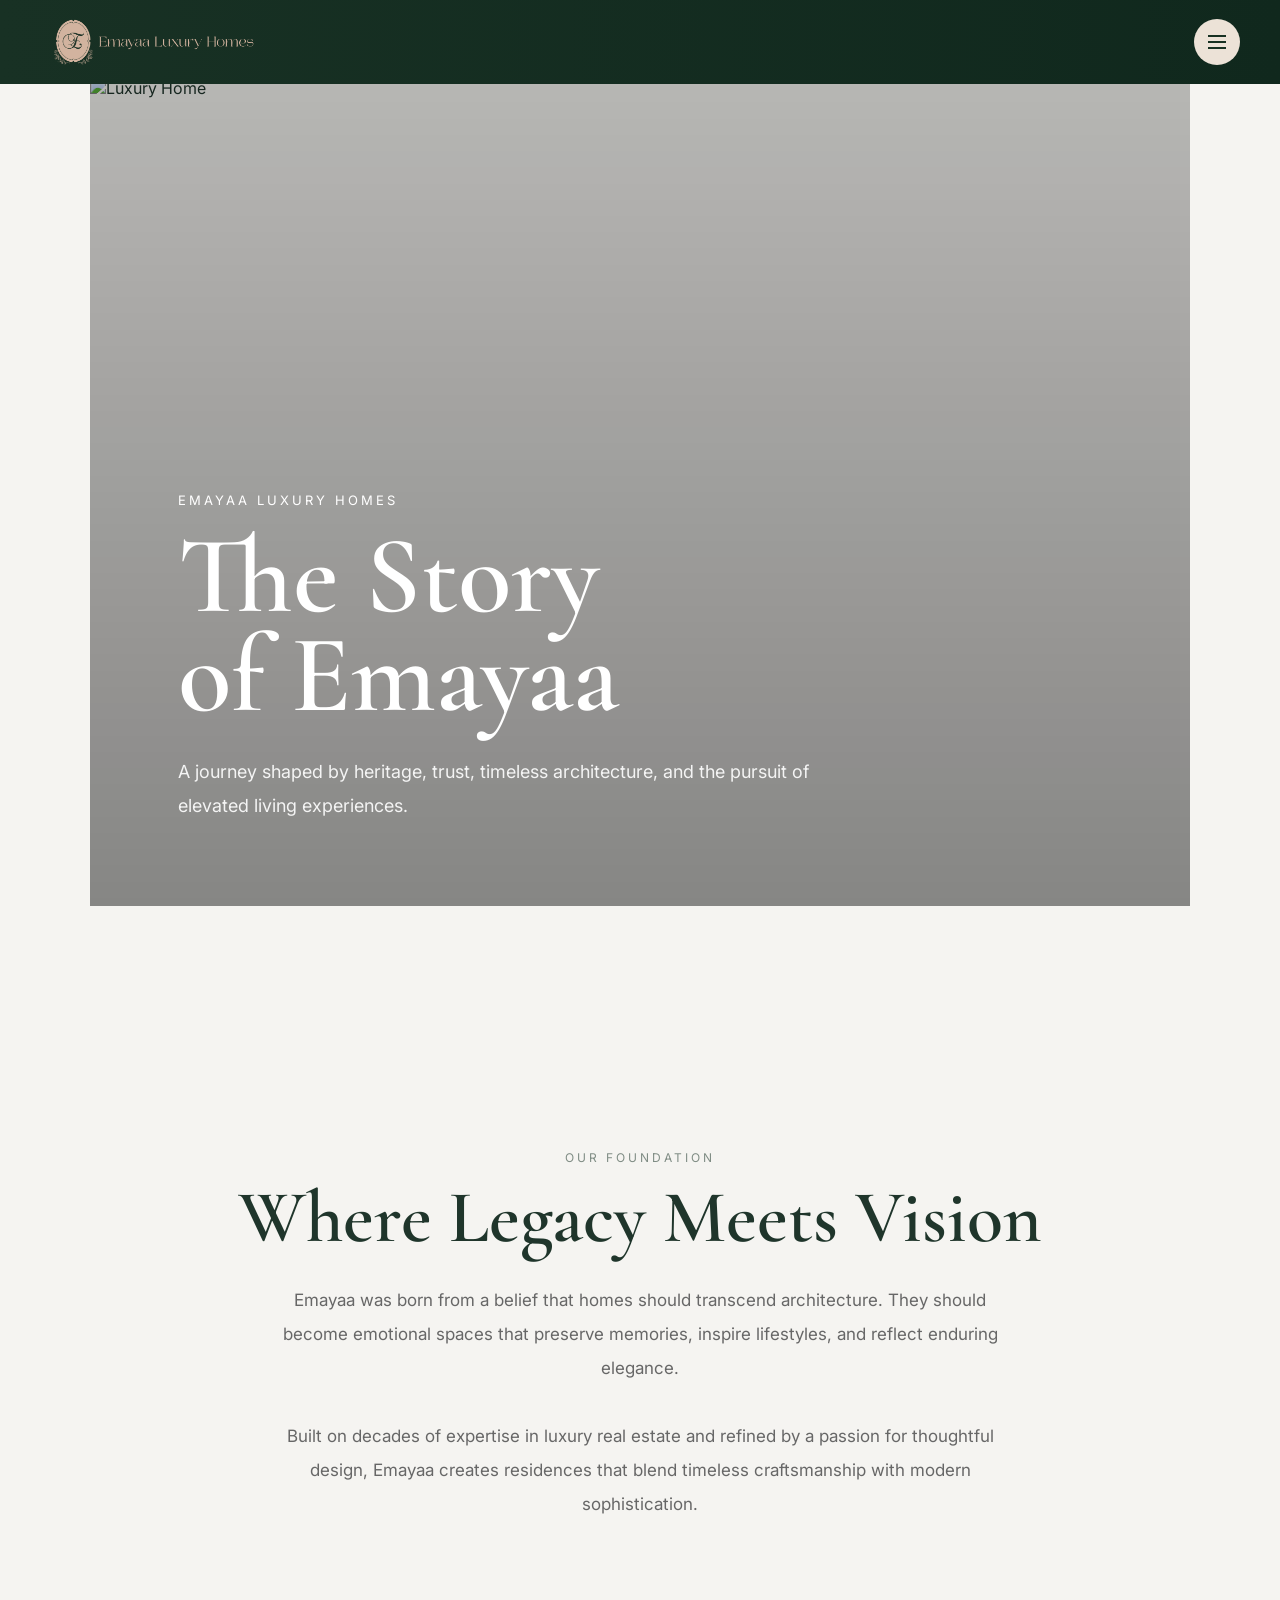
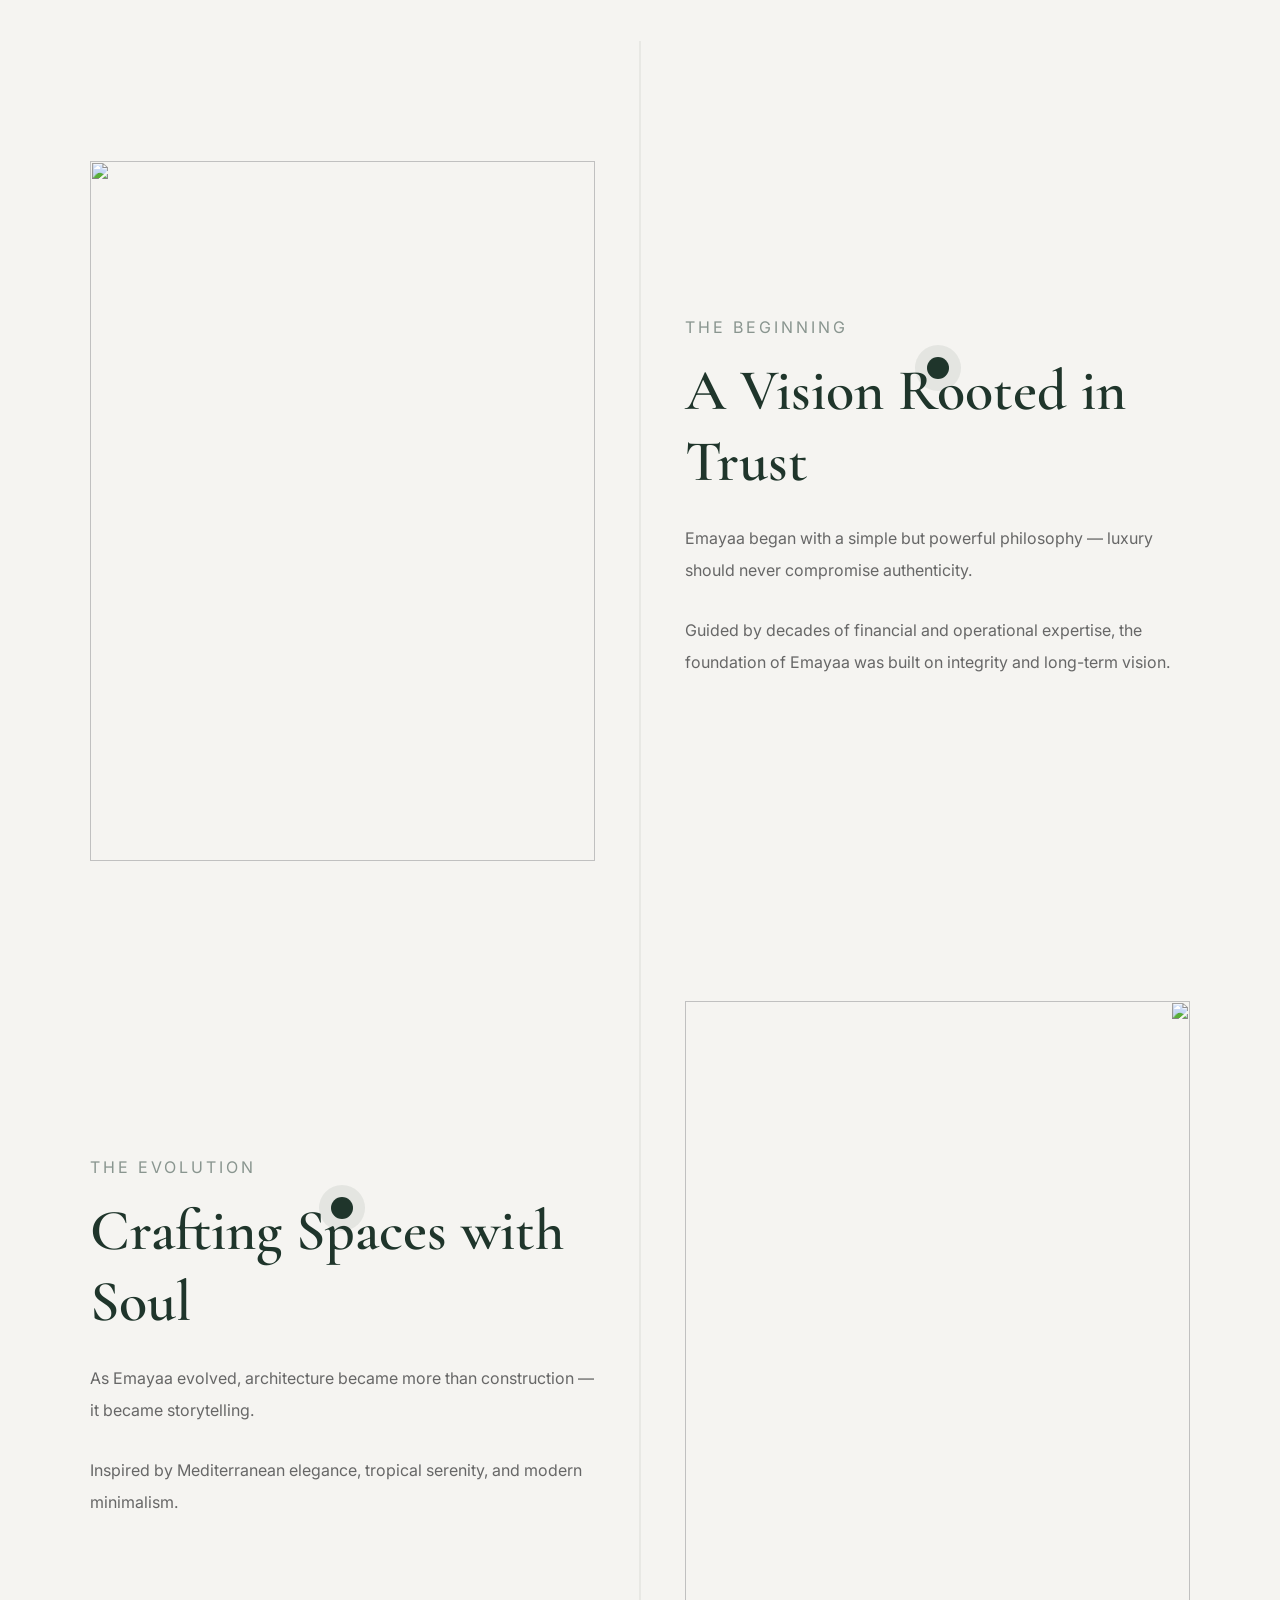
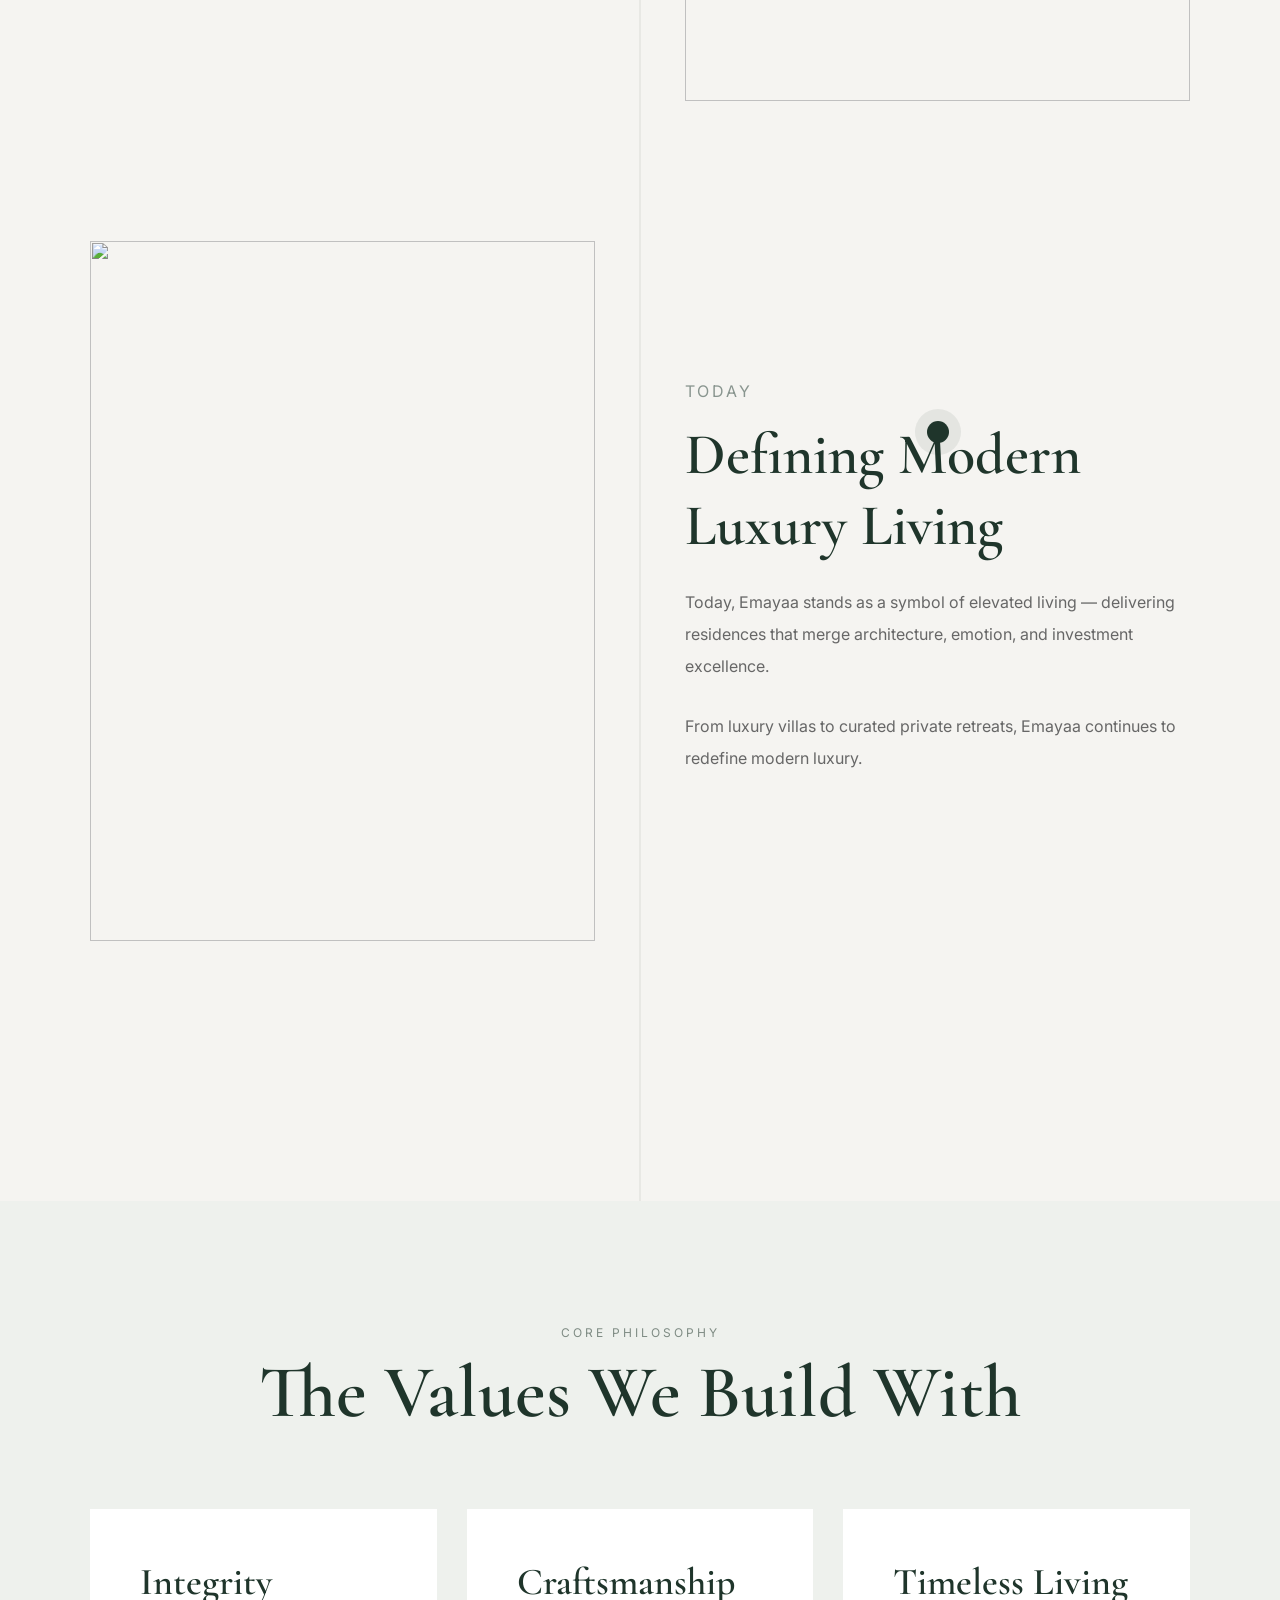
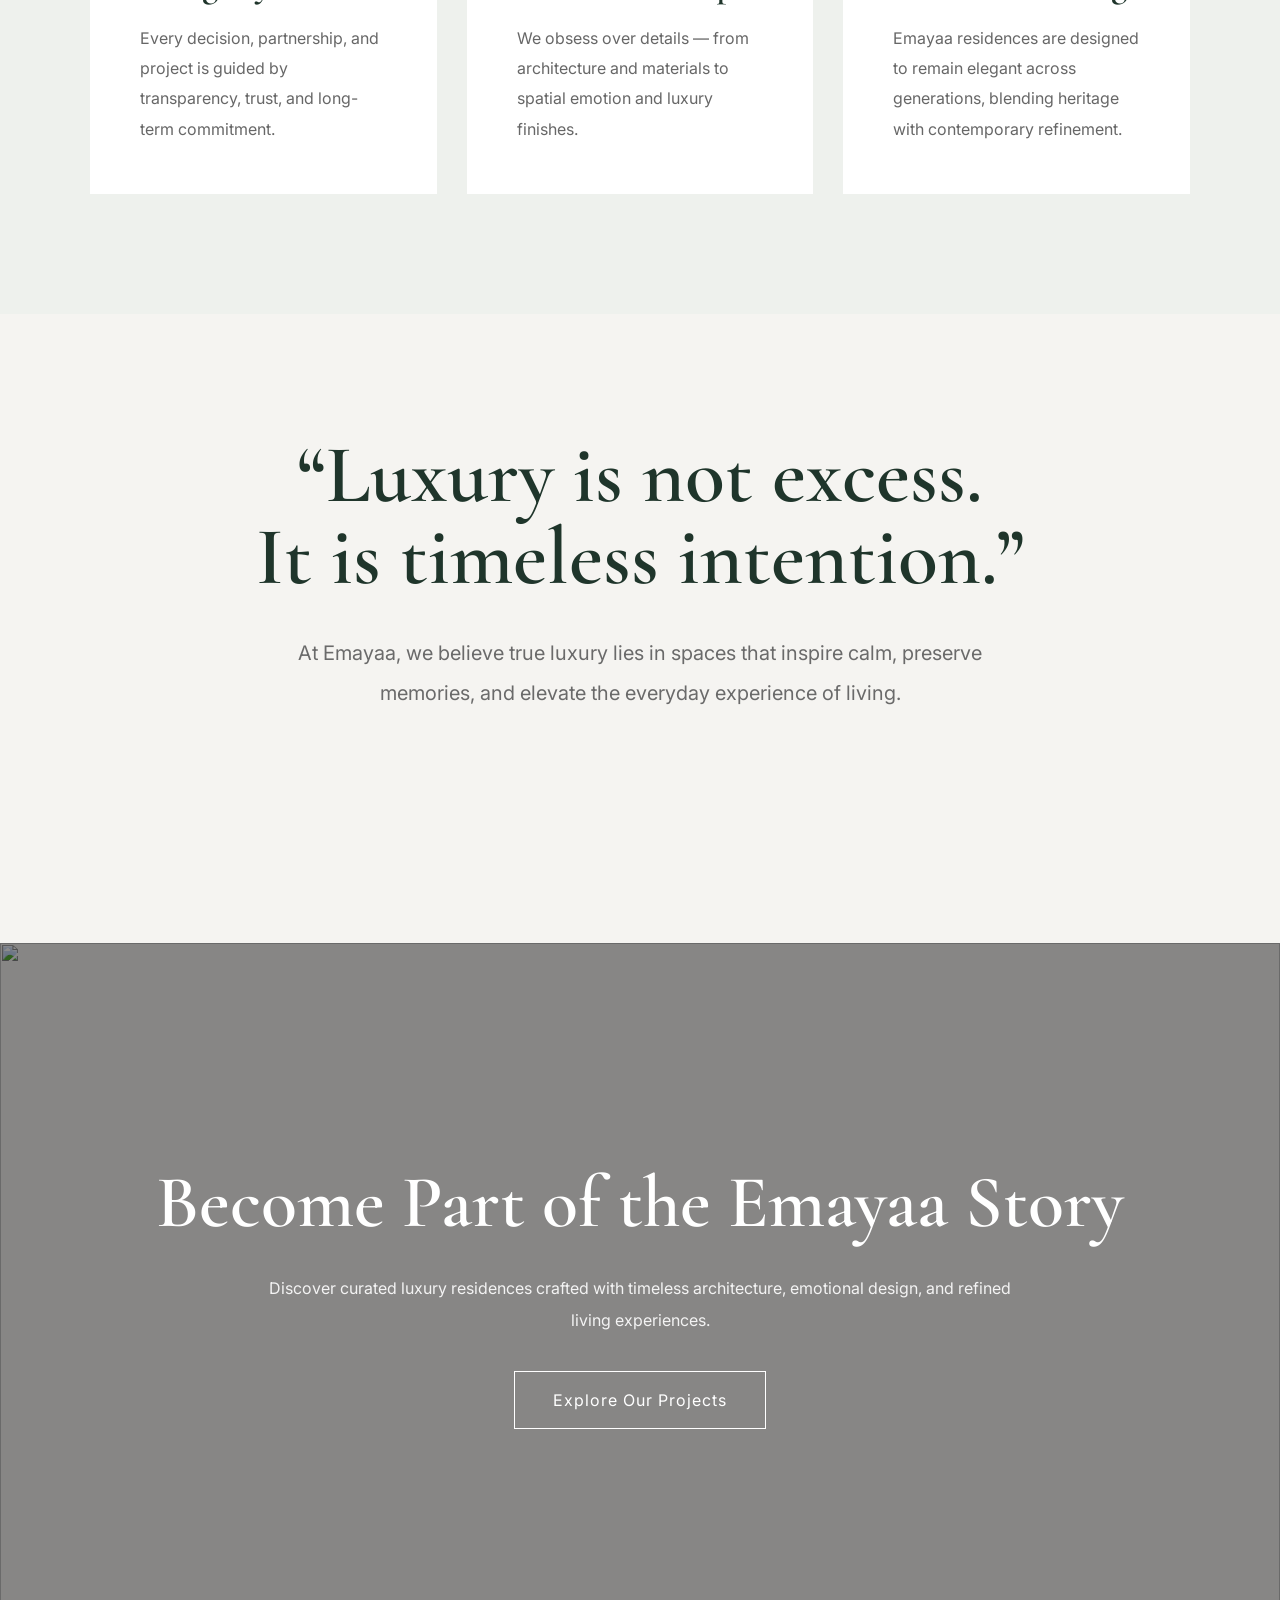
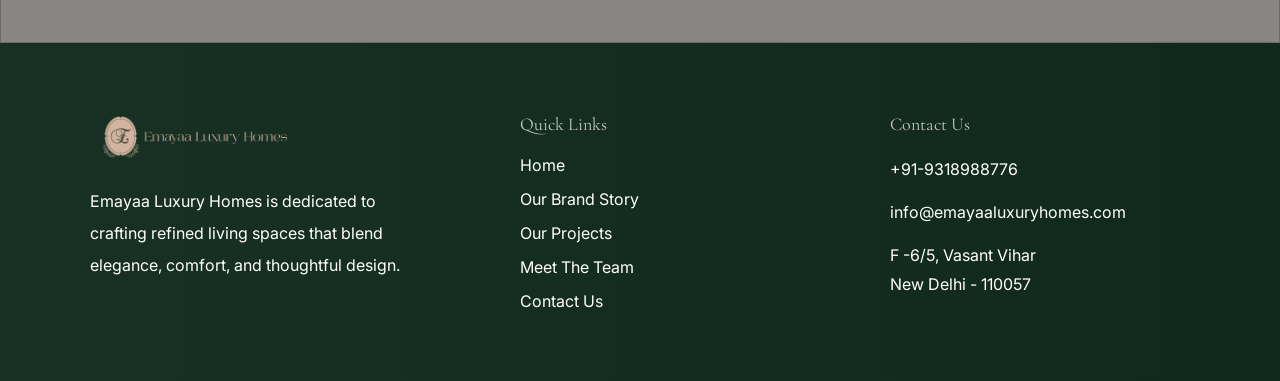
==== brand-story.html @ dd7560ee "Add files via upload" ====
<!doctype html>
<html lang="en">
  <head>
    <meta charset="UTF-8" />
    <meta name="viewport" content="width=device-width, initial-scale=1.0" />

    <title>Brand Story - Emayaa Luxury Homes</title>

    <link
      href="https://fonts.googleapis.com/css2?family=Cormorant+Garamond:wght@300;400;500;600;700&family=Inter:wght@300;400;500;600&display=swap"
      rel="stylesheet"
    />

    <style>
      :root {
        --bg: #f5f4f1;
        --green: #1f352b;
        --light-green: #40564b;
        --text: #676767;
        --white: #ffffff;
        --border: #dcdcd7;
      }

      * {
        margin: 0;
        padding: 0;
        box-sizing: border-box;
      }

      html {
        scroll-behavior: smooth;
      }

      body {
        background: var(--bg);
        color: var(--green);
        font-family: "Inter", sans-serif;
        overflow-x: hidden;
      }

      /* ========================================
GLOBAL
======================================== */

      section {
        padding: 120px 7%;
      }

      img {
        width: 100%;
        display: block;
      }

      h1,
      h2,
      h3,
      h4 {
        font-family: "Cormorant Garamond", serif;
        font-weight: 600;
      }

      .section-tag {
        display: inline-block;
        letter-spacing: 3px;
        text-transform: uppercase;
        font-size: 12px;
        color: #7f8c84;
        margin-bottom: 18px;
      }

      .section-title {
        font-size: 74px;
        line-height: 0.95;
        margin-bottom: 30px;
      }

      .section-description {
        max-width: 760px;
        color: var(--text);
        line-height: 2;
        font-size: 17px;
      }

      /* ========================================
HEADER
======================================== */

      .emh-header {
        position: fixed;
        top: 0;
        left: 0;
        width: 100%;
        padding: 16px 40px;
        background: linear-gradient(90deg, #183124 0%, #10281d 100%);
        display: flex;
        align-items: center;
        justify-content: space-between;
        z-index: 99999;
      }

      .emh-logo img {
        width: 260px;
      }

      /* MENU BUTTON */

      .emh-menu-btn {
        width: 46px;
        height: 46px;
        border: none;
        border-radius: 50%;
        background: #ece2d7;
        display: flex;
        align-items: center;
        justify-content: center;
        flex-direction: column;
        gap: 4px;
        cursor: pointer;
      }

      .emh-menu-btn span {
        width: 18px;
        height: 2px;
        background: #173122;
      }

      /* ========================================
FULLSCREEN MENU
======================================== */

      .emh-mobile-menu {
        position: fixed;
        top: 0;
        right: -100%;
        width: 100%;
        height: 100vh;
        background: linear-gradient(180deg, #183124 0%, #10281d 100%);
        z-index: 999999;
        transition: 0.55s cubic-bezier(0.77, 0, 0.18, 1);
        padding: 40px 30px;
      }

      .emh-mobile-menu.active {
        right: 0;
      }

      .emh-close {
        width: 46px;
        height: 46px;
        border: none;
        border-radius: 50%;
        background: #ece2d7;
        margin-left: auto;
        position: relative;
        cursor: pointer;
      }

      .emh-close::before,
      .emh-close::after {
        content: "";
        position: absolute;
        width: 18px;
        height: 2px;
        background: #173122;
        left: 14px;
        top: 22px;
      }

      .emh-close::before {
        transform: rotate(45deg);
      }

      .emh-close::after {
        transform: rotate(-45deg);
      }

      .emh-menu-links {
        margin-top: 120px;
        display: flex;
        flex-direction: column;
        gap: 28px;
      }

      .emh-menu-links a {
        color: white;
        text-decoration: none;
        font-size: 58px;
        font-family: "Cormorant Garamond", serif;
        transition: 0.3s ease;
      }

      .emh-menu-links a:hover {
        color: #d9c0ad;
        transform: translateX(10px);
      }

      /* ========================================
HERO
======================================== */

      .brand-hero {
        padding-top: 78px;
      }

      .hero-container {
        position: relative;
        height: 92vh;
        min-height: 760px;
        overflow: hidden;
      }

      .hero-container img {
        height: 100%;
        object-fit: cover;
        transform: scale(1.06);
        animation: heroZoom 12s ease forwards;
      }

      @keyframes heroZoom {
        to {
          transform: scale(1);
        }
      }

      .hero-overlay {
        position: absolute;
        inset: 0;
        background: linear-gradient(
          to bottom,
          rgba(0, 0, 0, 0.25),
          rgba(0, 0, 0, 0.45)
        );
      }

      .hero-content {
        position: absolute;
        left: 8%;
        bottom: 10%;
        max-width: 760px;
        z-index: 2;
      }

      .hero-content span {
        color: white;
        letter-spacing: 3px;
        text-transform: uppercase;
        font-size: 13px;
      }

      .hero-content h1 {
        color: white;
        font-size: 110px;
        line-height: 0.9;
        margin: 18px 0 30px;
        opacity: 0;
        transform: translateY(40px);
        animation: fadeUp 1s ease forwards;
      }

      .hero-content p {
        color: rgba(255, 255, 255, 0.9);
        line-height: 1.9;
        max-width: 640px;
        font-size: 18px;
        opacity: 0;
        transform: translateY(40px);
        animation: fadeUp 1s ease 0.3s forwards;
      }

      @keyframes fadeUp {
        to {
          opacity: 1;
          transform: translateY(0);
        }
      }

      /* ========================================
INTRO STORY
======================================== */

      .story-intro {
        text-align: center;
      }

      .story-intro .section-description {
        margin: auto;
      }

      /* ========================================
TIMELINE
======================================== */

      .timeline {
        position: relative;
      }

      .timeline::before {
        content: "";
        position: absolute;
        left: 50%;
        top: 0;
        width: 1px;
        height: 100%;
        background: var(--border);
        transform: translateX(-50%);
      }

      .timeline-row {
        display: grid;
        grid-template-columns: 1fr 1fr;
        gap: 90px;
        align-items: center;
        margin-bottom: 140px;
        position: relative;
      }

      .timeline-row:nth-child(even) {
        direction: rtl;
      }

      .timeline-row:nth-child(even) .timeline-content {
        direction: ltr;
      }

      .timeline-image {
        position: relative;
        overflow: hidden;
      }

      .timeline-image img {
        height: 700px;
        object-fit: cover;
        transition: 1.2s ease;
      }

      .timeline-image:hover img {
        transform: scale(1.08);
      }

      .timeline-content {
        position: relative;
      }

      .timeline-year {
        font-size: 16px;
        letter-spacing: 3px;
        color: #89958f;
        margin-bottom: 18px;
      }

      .timeline-content h2 {
        font-size: 58px;
        margin-bottom: 25px;
      }

      .timeline-content p {
        color: var(--text);
        line-height: 2;
        margin-bottom: 28px;
      }

      .timeline-dot {
        position: absolute;
        top: 40px;
        left: 50%;
        width: 22px;
        height: 22px;
        background: var(--green);
        border-radius: 50%;
        transform: translateX(-50%);
        z-index: 5;
        box-shadow: 0 0 0 12px rgba(31, 53, 43, 0.08);
      }

      /* ========================================
VALUES SECTION
======================================== */

      .values {
        background: #eef1ed;
        margin: 0;
      }

      .values-top {
        text-align: center;
        margin-bottom: 80px;
      }

      .values-grid {
        display: grid;
        grid-template-columns: repeat(3, 1fr);
        gap: 30px;
      }

      .value-card {
        background: white;
        padding: 50px;
        transition: 0.5s ease;
        position: relative;
        overflow: hidden;
      }

      .value-card::before {
        content: "";
        position: absolute;
        top: 0;
        left: 0;
        width: 100%;
        height: 4px;
        background: var(--green);
        transform: scaleX(0);
        transition: 0.5s ease;
        transform-origin: left;
      }

      .value-card:hover::before {
        transform: scaleX(1);
      }

      .value-card:hover {
        transform: translateY(-12px);
      }

      .value-card h3 {
        font-size: 38px;
        margin-bottom: 18px;
      }

      .value-card p {
        color: var(--text);
        line-height: 1.9;
      }

      /* ========================================
QUOTE SECTION
======================================== */

      .quote-section {
        text-align: center;
      }

      .quote-box {
        max-width: 1000px;
        margin: auto;
      }

      .quote-box h2 {
        font-size: 82px;
        line-height: 1;
        margin-bottom: 35px;
      }

      .quote-box p {
        font-size: 20px;
        color: #6a6a6a;
        line-height: 2;
        max-width: 760px;
        margin: auto;
      }

      /* ========================================
CTA
======================================== */

      .brand-cta {
        padding: 110px 0 0;
      }

      .cta-banner {
        position: relative;
        overflow: hidden;
        height: 700px;
      }

      .cta-banner img {
        height: 100%;
        object-fit: cover;
      }

      .cta-overlay {
        position: absolute;
        inset: 0;
        background: rgba(0, 0, 0, 0.45);
      }

      .cta-content {
        position: absolute;
        inset: 0;
        display: flex;
        flex-direction: column;
        justify-content: center;
        align-items: center;
        text-align: center;
        padding: 30px;
      }

      .cta-content h2 {
        color: white;
        font-size: 74px;
        margin-bottom: 25px;
      }

      .cta-content p {
        color: rgba(255, 255, 255, 0.9);
        max-width: 760px;
        line-height: 2;
        margin-bottom: 35px;
      }

      .cta-btn {
        display: inline-flex;
        align-items: center;
        justify-content: center;
        padding: 18px 38px;
        border: 1px solid white;
        color: white;
        text-decoration: none;
        transition: 0.4s ease;
        letter-spacing: 1px;
      }

      .cta-btn:hover {
        background: white;
        color: var(--green);
      }

      /* ========================================
REVEAL ANIMATION
======================================== */

      .reveal {
        opacity: 0;
        transform: translateY(80px);
        transition: 1s cubic-bezier(0.17, 0.67, 0.31, 1);
      }

      .reveal.active {
        opacity: 1;
        transform: translateY(0);
      }

      /* ========================================
FOOTER
======================================== */

      .emf-footer {
        background: linear-gradient(90deg, #183124 0%, #10281d 100%);
        padding: 70px 7%;
      }

      .emf-grid {
        display: grid;
        grid-template-columns: 1.2fr 1fr 1fr;
        gap: 70px;
      }

      .emf-logo img {
        width: 240px;
        margin-bottom: 24px;
      }

      .emf-desc {
        color: white;
        line-height: 2;
        max-width: 340px;
      }

      .emf-title {
        color: #c7c7c7;
        margin-bottom: 20px;
        font-weight: 400;
        font-size: 18px;
      }

      .emf-links {
        display: flex;
        flex-direction: column;
        gap: 14px;
      }

      .emf-links a {
        color: white;
        text-decoration: none;
      }

      .emf-contact {
        display: flex;
        flex-direction: column;
        gap: 14px;
        color: white;
        line-height: 1.8;
      }

      /* ========================================
RESPONSIVE
======================================== */

      @media (max-width: 1200px) {
        .hero-content h1 {
          font-size: 88px;
        }

        .section-title {
          font-size: 60px;
        }

        .timeline-content h2 {
          font-size: 48px;
        }

        .quote-box h2 {
          font-size: 62px;
        }
      }

      @media (max-width: 992px) {
        .timeline::before {
          display: none;
        }

        .timeline-row,
        .timeline-row:nth-child(even) {
          grid-template-columns: 1fr;
          direction: ltr;
          gap: 50px;
        }

        .timeline-dot {
          display: none;
        }

        .values-grid {
          grid-template-columns: 1fr;
        }

        .timeline-image img {
          height: 560px;
        }

        .emf-grid {
          grid-template-columns: 1fr;
          gap: 50px;
        }
      }

      @media (max-width: 768px) {
        section {
          padding: 90px 5%;
        }

        .emh-header {
          padding: 14px 18px;
        }

        .emh-logo img {
          width: 190px;
        }

        .hero-container {
          height: 82vh;
          min-height: 620px;
        }

        .hero-content {
          left: 30px;
          right: 30px;
        }

        .hero-content h1 {
          font-size: 58px;
        }

        .section-title {
          font-size: 44px;
        }

        .timeline-content h2 {
          font-size: 38px;
        }

        .quote-box h2 {
          font-size: 44px;
        }

        .cta-content h2 {
          font-size: 48px;
        }

        .timeline-image img {
          height: 420px;
        }

        .emh-menu-links {
          margin-top: 90px;
        }

        .emh-menu-links a {
          font-size: 36px;
        }

        .emf-footer {
          padding: 50px 22px;
        }

        .emf-logo img {
          width: 190px;
        }

        .cta-banner {
          height: 520px;
        }
      }

      @media (max-width: 480px) {
        .hero-content h1 {
          font-size: 46px;
        }

        .section-title {
          font-size: 38px;
        }

        .timeline-content h2 {
          font-size: 32px;
        }

        .value-card {
          padding: 38px 28px;
        }

        .quote-box h2 {
          font-size: 36px;
        }

        .cta-content h2 {
          font-size: 36px;
        }
      }
    </style>
  </head>

  <body>
    <!-- ========================================
HEADER
======================================== -->

    <header class="emh-header">
      <a href="./home.html" class="emh-logo">
        <img src="./xm xlms.png" alt="Emayaa Luxury Homes" />
      </a>

      <button class="emh-menu-btn" id="emhOpenMenu">
        <span></span>
        <span></span>
        <span></span>
      </button>
    </header>

    <!-- ========================================
MOBILE MENU
======================================== -->

    <div class="emh-mobile-menu" id="emhMobileMenu">
      <button class="emh-close" id="emhCloseMenu"></button>

      <div class="emh-menu-links">
        <a href="./home.html">Home</a>
        <a href="./brand-story.html">Our Brand Story</a>
        <a href="./our-project.html">Our Projects</a>
        <a href="./teams.html">Meet The Team</a>
        <a href="./contact.html">Contact Us</a>
      </div>
    </div>

    <!-- ========================================
HERO
======================================== -->

    <section class="brand-hero">
      <div class="hero-container">
        <img
          src="https://images.unsplash.com/photo-1600585154526-990dced4db0d?q=80&w=2000&auto=format&fit=crop"
          alt="Luxury Home"
        />

        <div class="hero-overlay"></div>

        <div class="hero-content">
          <span>Emayaa Luxury Homes</span>

          <h1>
            The Story<br />
            of Emayaa
          </h1>

          <p>
            A journey shaped by heritage, trust, timeless architecture, and the
            pursuit of elevated living experiences.
          </p>
        </div>
      </div>
    </section>

    <!-- ========================================
INTRO
======================================== -->

    <section class="story-intro reveal">
      <span class="section-tag">Our Foundation</span>

      <h2 class="section-title">Where Legacy Meets Vision</h2>

      <p class="section-description">
        Emayaa was born from a belief that homes should transcend architecture.
        They should become emotional spaces that preserve memories, inspire
        lifestyles, and reflect enduring elegance.
        <br /><br />
        Built on decades of expertise in luxury real estate and refined by a
        passion for thoughtful design, Emayaa creates residences that blend
        timeless craftsmanship with modern sophistication.
      </p>
    </section>

    <!-- ========================================
TIMELINE
======================================== -->

    <section class="timeline">
      <div class="timeline-row reveal">
        <div class="timeline-image">
          <img
            src="https://images.unsplash.com/photo-1512917774080-9991f1c4c750?q=80&w=1400&auto=format&fit=crop"
          />
        </div>

        <div class="timeline-content">
          <div class="timeline-dot"></div>

          <div class="timeline-year">THE BEGINNING</div>

          <h2>A Vision Rooted in Trust</h2>

          <p>
            Emayaa began with a simple but powerful philosophy — luxury should
            never compromise authenticity.
          </p>

          <p>
            Guided by decades of financial and operational expertise, the
            foundation of Emayaa was built on integrity and long-term vision.
          </p>
        </div>
      </div>

      <div class="timeline-row reveal">
        <div class="timeline-image">
          <img
            src="https://images.unsplash.com/photo-1600047509807-ba8f99d2cdde?q=80&w=1400&auto=format&fit=crop"
          />
        </div>

        <div class="timeline-content">
          <div class="timeline-dot"></div>

          <div class="timeline-year">THE EVOLUTION</div>

          <h2>Crafting Spaces with Soul</h2>

          <p>
            As Emayaa evolved, architecture became more than construction — it
            became storytelling.
          </p>

          <p>
            Inspired by Mediterranean elegance, tropical serenity, and modern
            minimalism.
          </p>
        </div>
      </div>

      <div class="timeline-row reveal">
        <div class="timeline-image">
          <img
            src="https://images.unsplash.com/photo-1600607687644-c7171b42498f?q=80&w=1400&auto=format&fit=crop"
          />
        </div>

        <div class="timeline-content">
          <div class="timeline-dot"></div>

          <div class="timeline-year">TODAY</div>

          <h2>Defining Modern Luxury Living</h2>

          <p>
            Today, Emayaa stands as a symbol of elevated living — delivering
            residences that merge architecture, emotion, and investment
            excellence.
          </p>

          <p>
            From luxury villas to curated private retreats, Emayaa continues to
            redefine modern luxury.
          </p>
        </div>
      </div>
    </section>

    <!-- ========================================
VALUES
======================================== -->

    <section class="values reveal">
      <div class="values-top">
        <span class="section-tag">Core Philosophy</span>

        <h2 class="section-title">The Values We Build With</h2>
      </div>

      <div class="values-grid">
        <div class="value-card">
          <h3>Integrity</h3>

          <p>
            Every decision, partnership, and project is guided by transparency,
            trust, and long-term commitment.
          </p>
        </div>

        <div class="value-card">
          <h3>Craftsmanship</h3>

          <p>
            We obsess over details — from architecture and materials to spatial
            emotion and luxury finishes.
          </p>
        </div>

        <div class="value-card">
          <h3>Timeless Living</h3>

          <p>
            Emayaa residences are designed to remain elegant across generations,
            blending heritage with contemporary refinement.
          </p>
        </div>
      </div>
    </section>

    <!-- ========================================
QUOTE
======================================== -->

    <section class="quote-section reveal">
      <div class="quote-box">
        <h2>
          “Luxury is not excess.<br />
          It is timeless intention.”
        </h2>

        <p>
          At Emayaa, we believe true luxury lies in spaces that inspire calm,
          preserve memories, and elevate the everyday experience of living.
        </p>
      </div>
    </section>

    <!-- ========================================
CTA
======================================== -->

    <section class="brand-cta">
      <div class="cta-banner reveal">
        <img
          src="https://images.unsplash.com/photo-1600566752355-35792bedcfea?q=80&w=2000&auto=format&fit=crop"
        />

        <div class="cta-overlay"></div>

        <div class="cta-content">
          <h2>Become Part of the Emayaa Story</h2>

          <p>
            Discover curated luxury residences crafted with timeless
            architecture, emotional design, and refined living experiences.
          </p>

          <a href="./our-project.html" class="cta-btn">
            Explore Our Projects
          </a>
        </div>
      </div>
    </section>

    <!-- ========================================
FOOTER
======================================== -->

    <footer class="emf-footer">
      <div class="emf-grid">
        <div>
          <div class="emf-logo">
            <img src="./xm xlms.png" alt="Emayaa Luxury Homes" />
          </div>

          <p class="emf-desc">
            Emayaa Luxury Homes is dedicated to crafting refined living spaces
            that blend elegance, comfort, and thoughtful design.
          </p>
        </div>

        <div>
          <h3 class="emf-title">Quick Links</h3>

          <div class="emf-links">
            <a href="./home.html">Home</a>
            <a href="./brand-story.html">Our Brand Story</a>
            <a href="./our-project.html">Our Projects</a>
            <a href="./teams.html">Meet The Team</a>
            <a href="./contact.html">Contact Us</a>
          </div>
        </div>

        <div>
          <h3 class="emf-title">Contact Us</h3>

          <div class="emf-contact">
            <div>+91-9318988776</div>

            <div>info@emayaaluxuryhomes.com</div>

            <div>
              F -6/5, Vasant Vihar<br />
              New Delhi - 110057
            </div>
          </div>
        </div>
      </div>
    </footer>

    <script>
      /* ========================================
MENU
======================================== */

      const emhMenu = document.getElementById("emhMobileMenu");

      const emhOpen = document.getElementById("emhOpenMenu");

      const emhClose = document.getElementById("emhCloseMenu");

      emhOpen.addEventListener("click", () => {
        emhMenu.classList.add("active");
      });

      emhClose.addEventListener("click", () => {
        emhMenu.classList.remove("active");
      });

      /* ========================================
SCROLL REVEAL
======================================== */

      const reveals = document.querySelectorAll(".reveal");

      window.addEventListener("scroll", () => {
        reveals.forEach((el) => {
          const windowHeight = window.innerHeight;
          const revealTop = el.getBoundingClientRect().top;
          const revealPoint = 120;

          if (revealTop < windowHeight - revealPoint) {
            el.classList.add("active");
          }
        });
      });

      /* ========================================
PARALLAX HERO
======================================== */

      window.addEventListener("scroll", () => {
        const heroImage = document.querySelector(".hero-container img");

        const scrollY = window.scrollY;

        heroImage.style.transform = `translateY(${scrollY * 0.12}px) scale(1.05)`;
      });
    </script>
  </body>
</html>
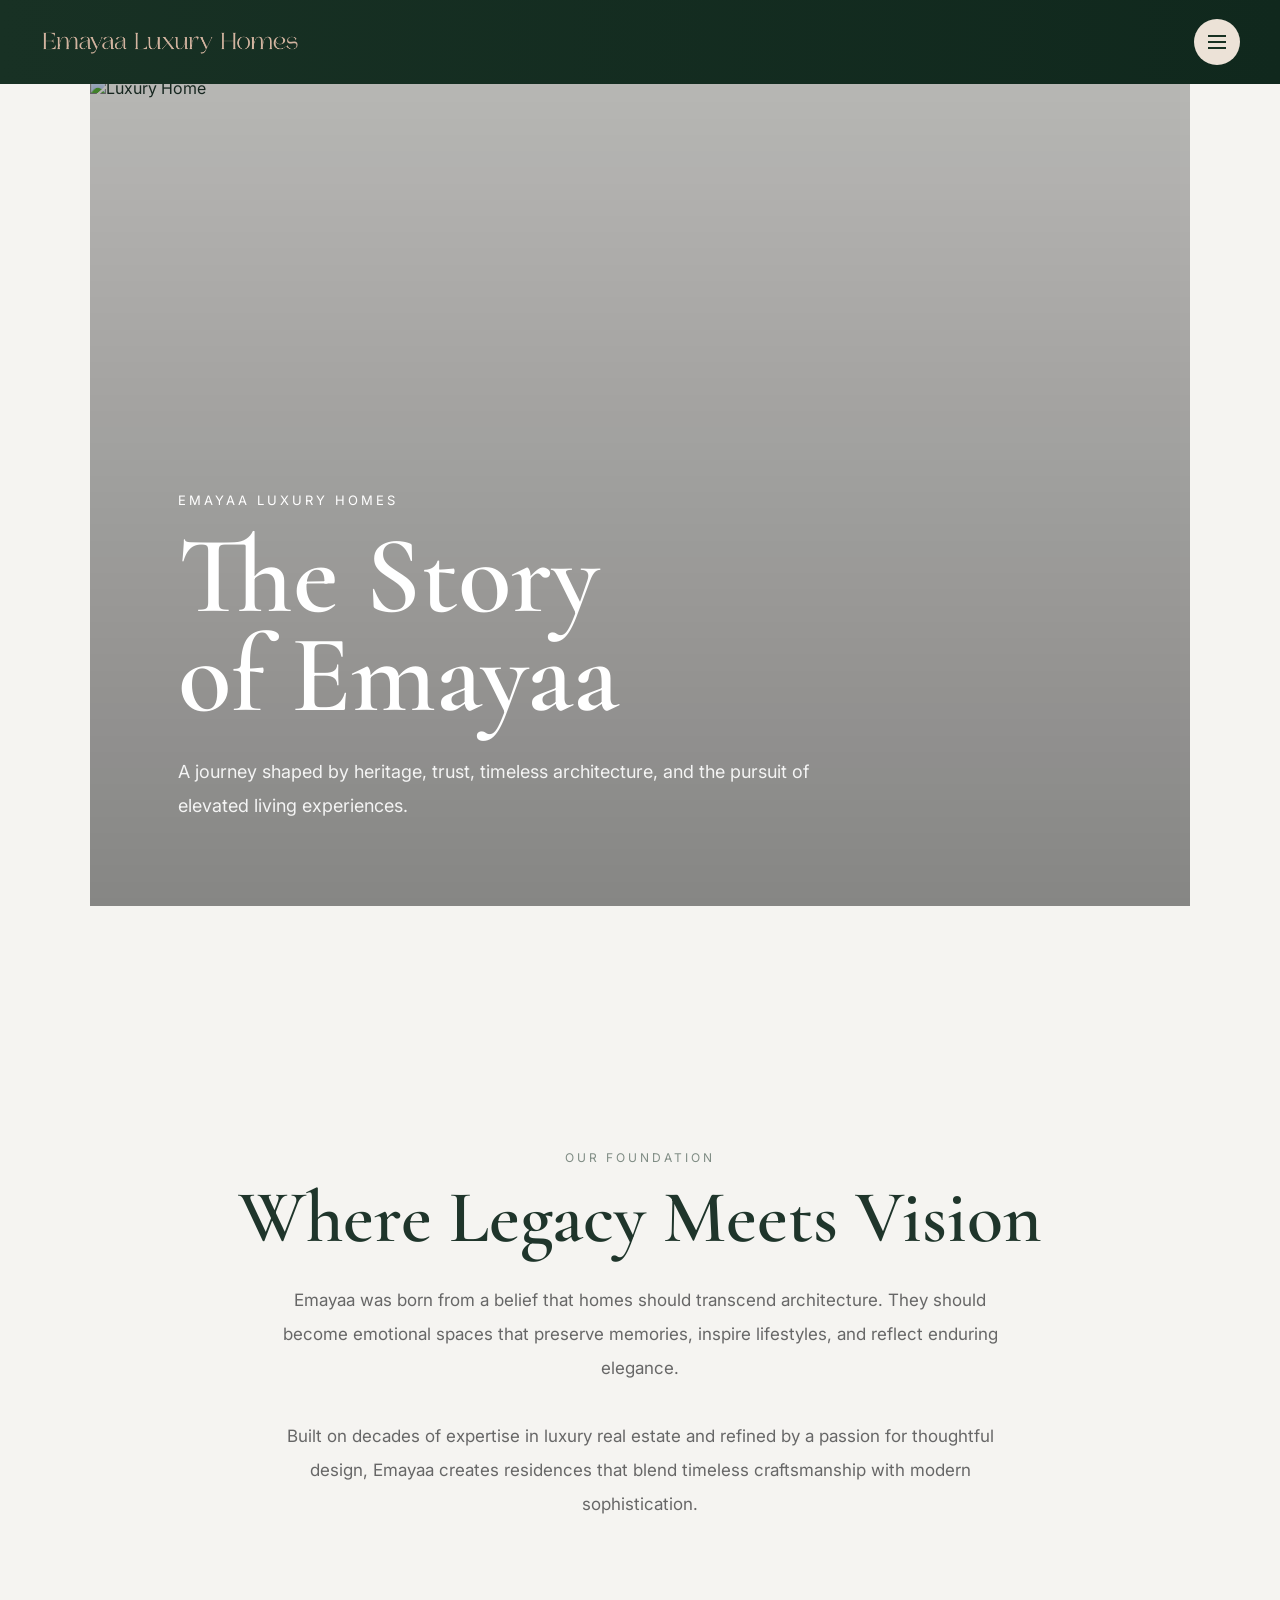
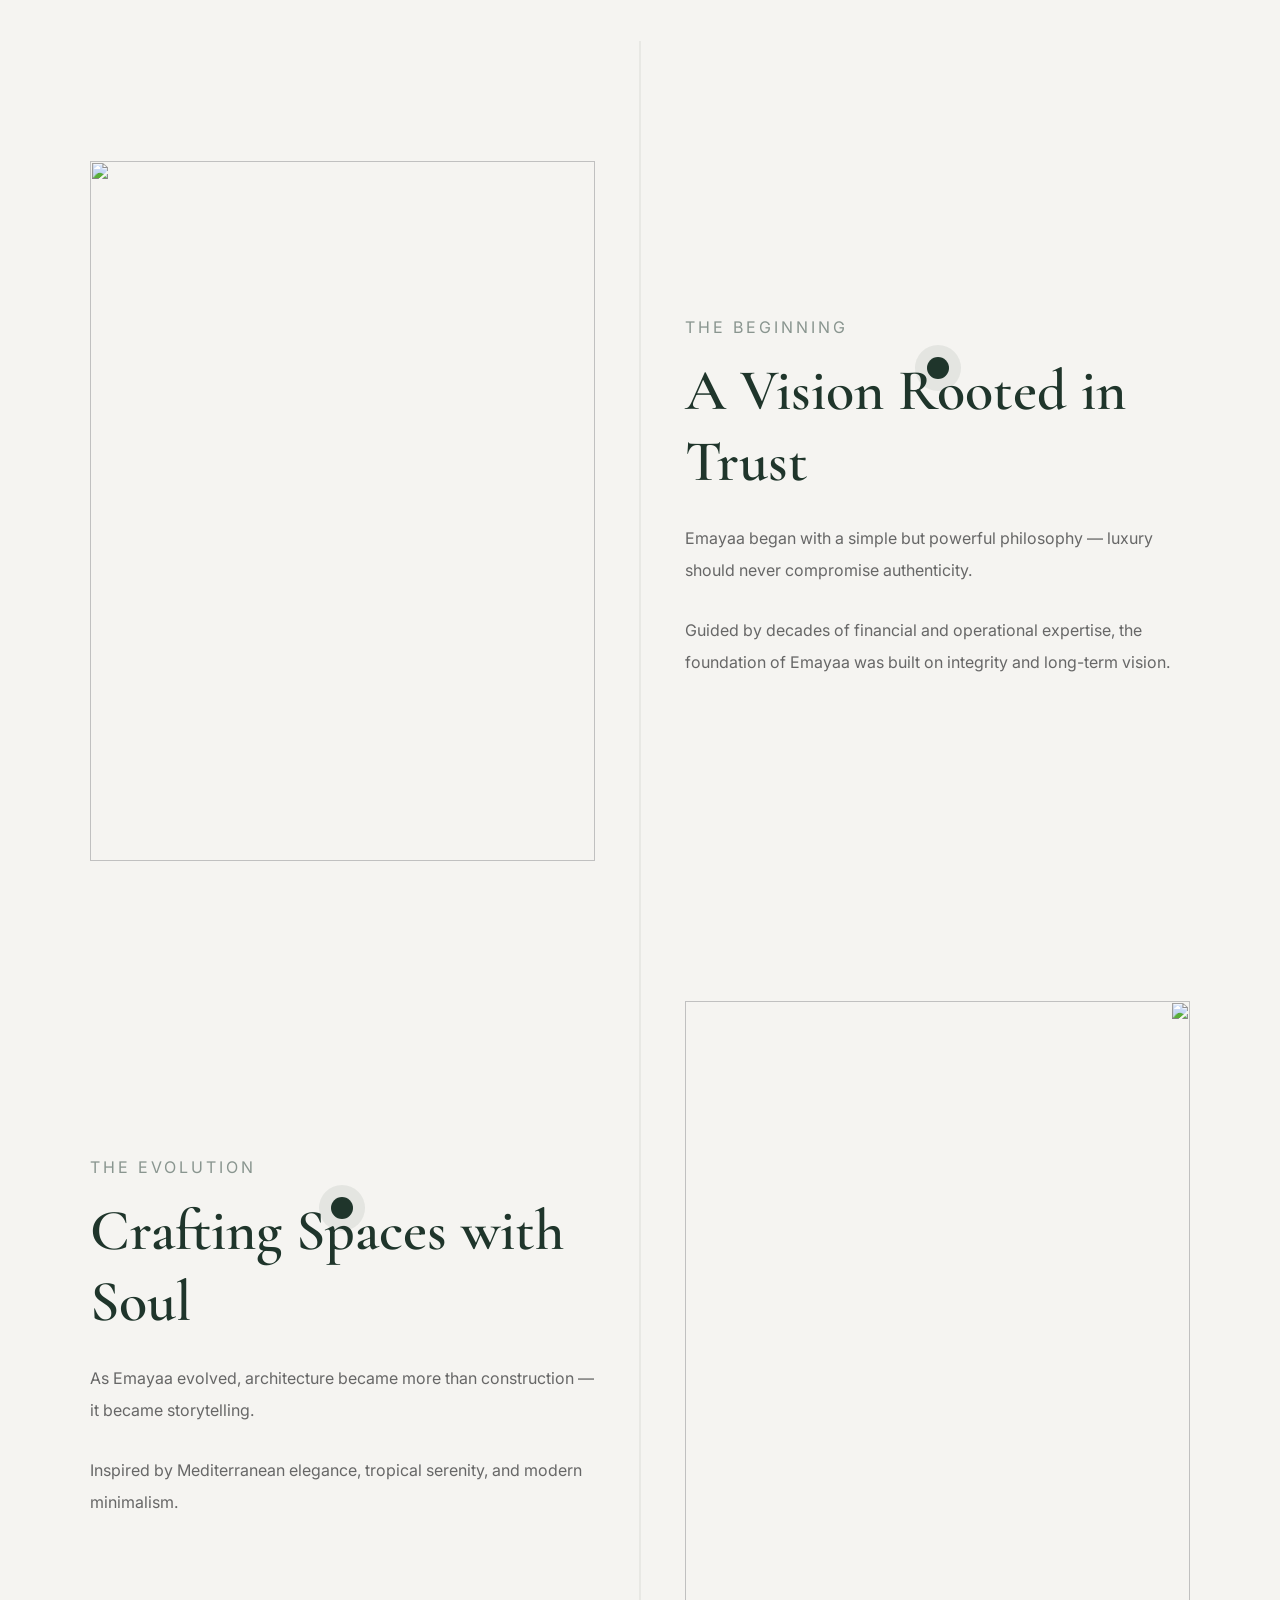
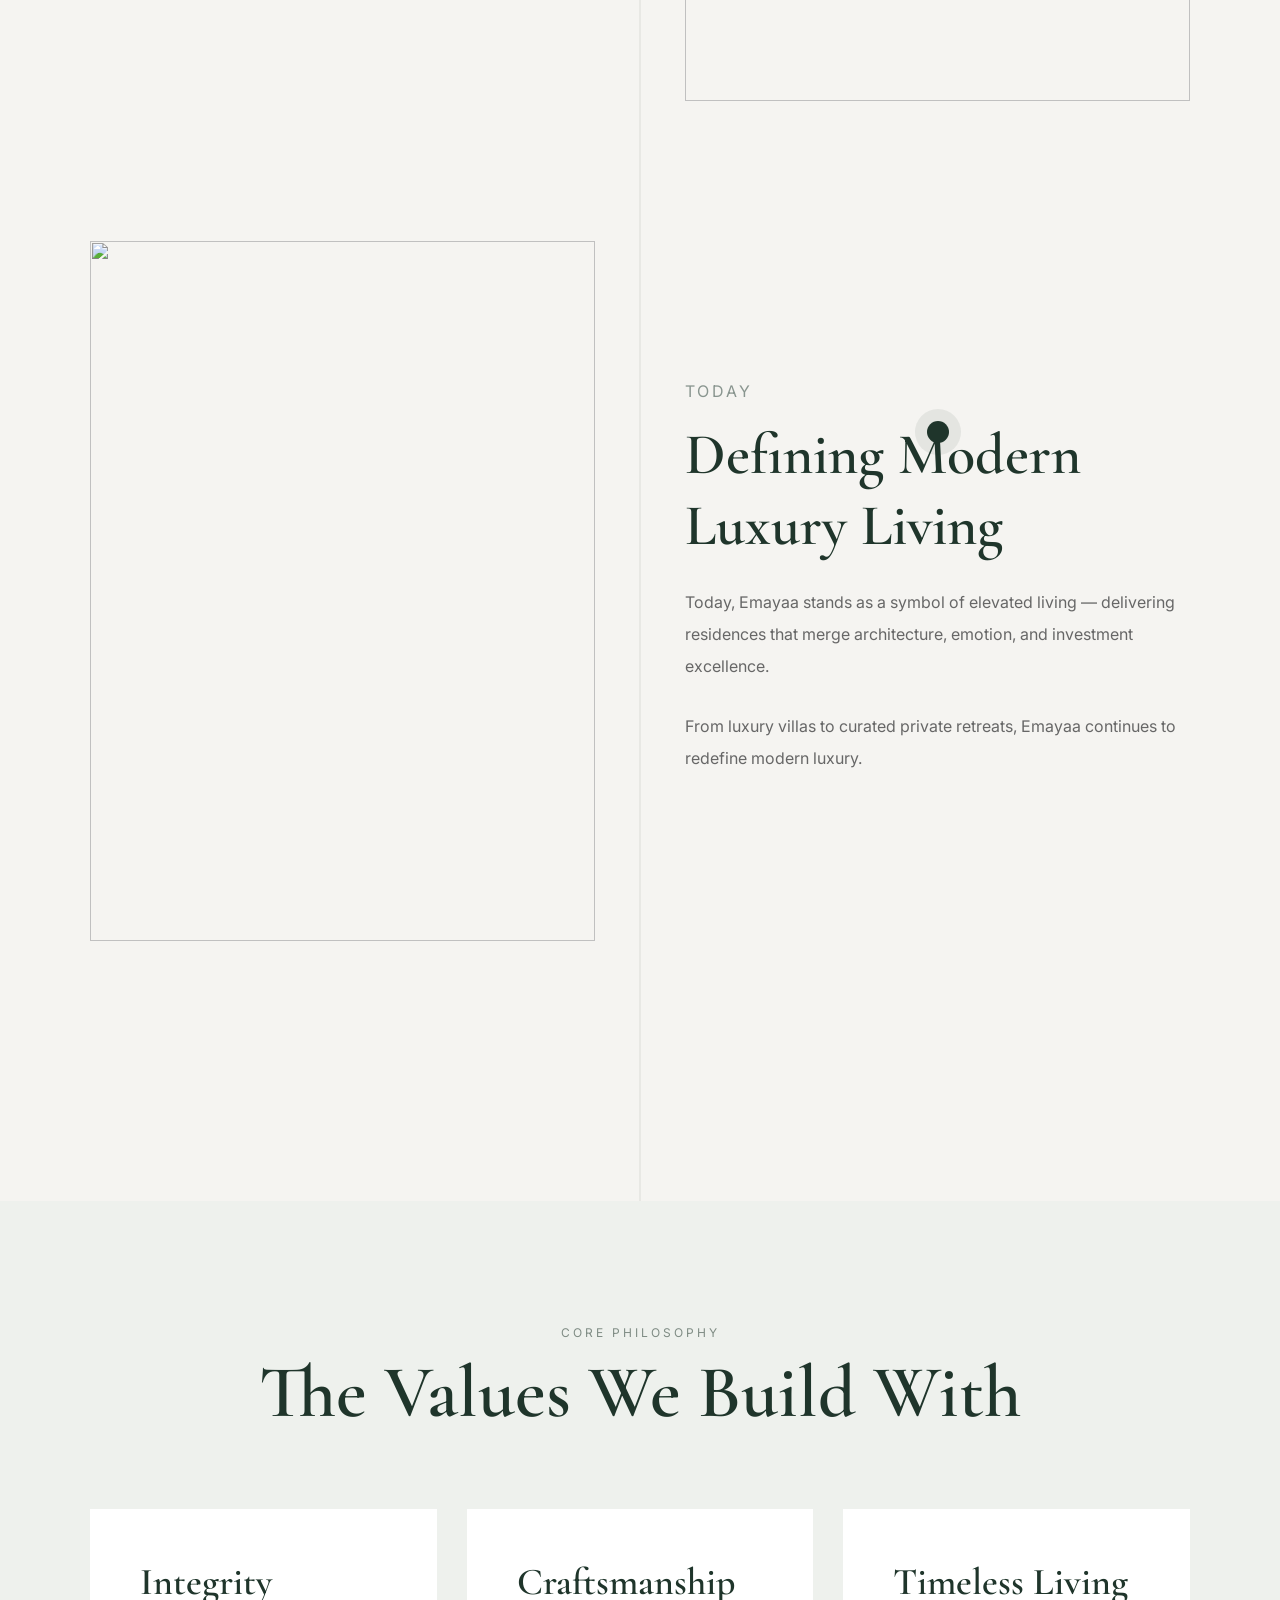
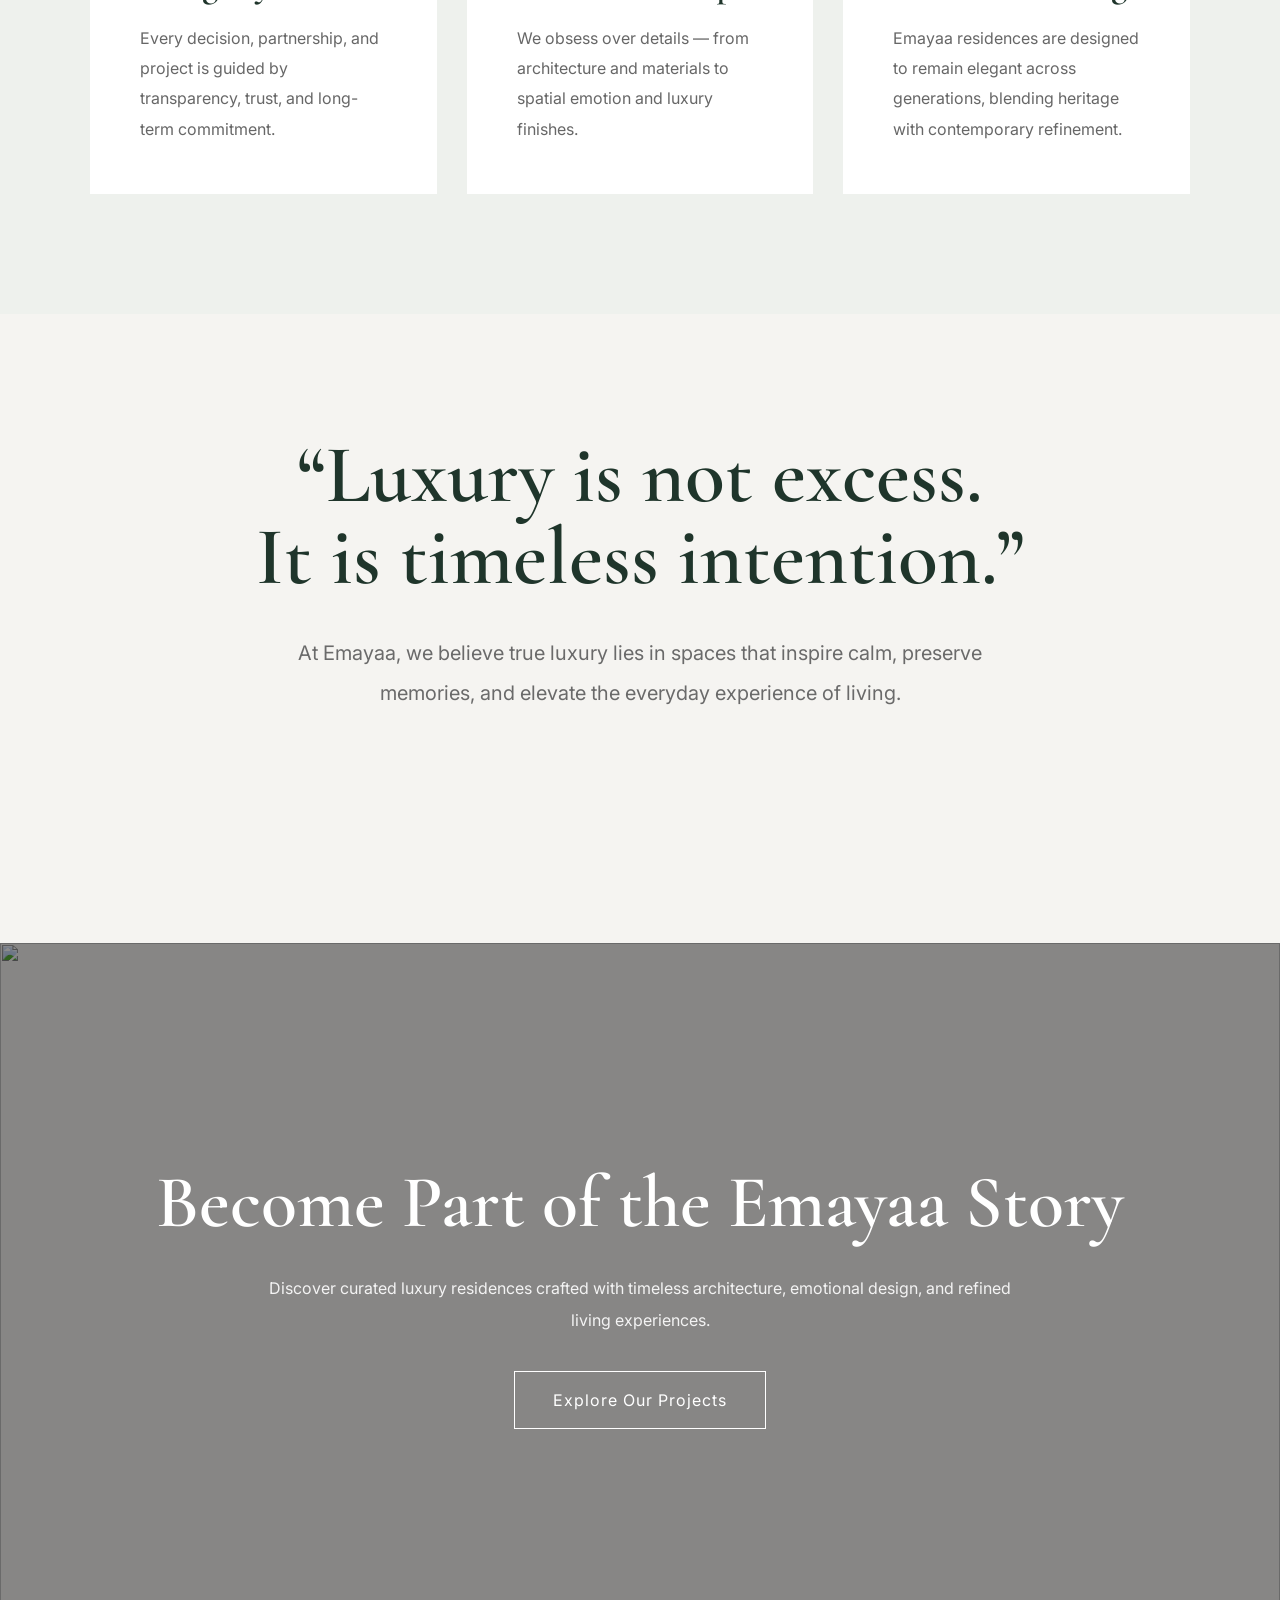
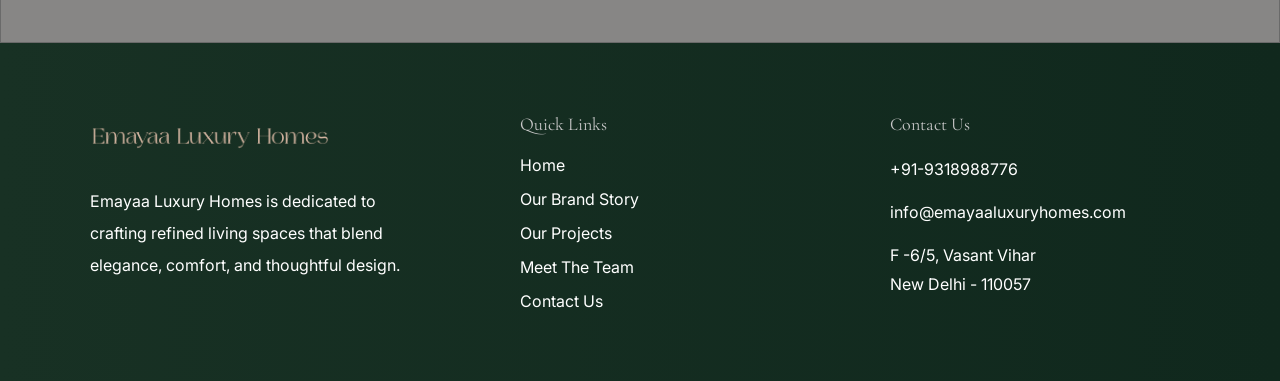
==== commit e90645f9: "Add files via upload" ====
--- a/brand-story.html
+++ b/brand-story.html
@@ -82,7 +82,7 @@
       }
 
       /* ========================================
-HEADER
+UPDATED HEADER
 ======================================== */
 
       .emh-header {
@@ -100,9 +100,8 @@
 
       .emh-logo img {
         width: 260px;
-      }
-
-      /* MENU BUTTON */
+        display: block;
+      }
 
       .emh-menu-btn {
         width: 46px;
@@ -124,24 +123,48 @@
         background: #173122;
       }
 
-      /* ========================================
-FULLSCREEN MENU
-======================================== */
-
       .emh-mobile-menu {
         position: fixed;
         top: 0;
         right: -100%;
         width: 100%;
         height: 100vh;
-        background: linear-gradient(180deg, #183124 0%, #10281d 100%);
+        background: rgba(16, 40, 29, 0.82);
+        backdrop-filter: blur(18px);
+        -webkit-backdrop-filter: blur(18px);
         z-index: 999999;
         transition: 0.55s cubic-bezier(0.77, 0, 0.18, 1);
-        padding: 40px 30px;
+        padding: 40px 50px;
+        display: flex;
+        flex-direction: column;
       }
 
       .emh-mobile-menu.active {
         right: 0;
+      }
+
+      @media (min-width: 992px) {
+        .emh-mobile-menu {
+          width: 50%;
+          right: -50%;
+          border-left: 1px solid rgba(255,255,255,0.08);
+        }
+
+        .emh-mobile-menu.active {
+          right: 0;
+        }
+      }
+
+      @media (max-width: 991px) {
+        .emh-mobile-menu {
+          width: 100%;
+          right: -100%;
+          padding: 30px 24px;
+        }
+
+        .emh-mobile-menu.active {
+          right: 0;
+        }
       }
 
       .emh-close {
@@ -175,23 +198,60 @@
       }
 
       .emh-menu-links {
-        margin-top: 120px;
+        margin-top: 90px;
         display: flex;
         flex-direction: column;
-        gap: 28px;
+        gap: 22px;
+        height: 100%;
       }
 
       .emh-menu-links a {
         color: white;
         text-decoration: none;
-        font-size: 58px;
         font-family: "Cormorant Garamond", serif;
         transition: 0.3s ease;
+      }
+
+      @media (min-width: 992px) {
+        .emh-menu-links a {
+          font-size: 32px;
+        }
+      }
+
+      @media (max-width: 991px) {
+        .emh-menu-links a {
+          font-size: 38px;
+        }
       }
 
       .emh-menu-links a:hover {
         color: #d9c0ad;
         transform: translateX(10px);
+      }
+
+      .emh-expression-link {
+        margin-top: auto;
+        display: inline-flex !important;
+        align-items: center;
+        justify-content: center;
+        width: fit-content;
+        padding: 18px 28px;
+        border-radius: 60px;
+        background: #ece2d7;
+        color: #173122 !important;
+        font-size: 16px !important;
+        font-family: "Inter", sans-serif !important;
+        letter-spacing: 1px;
+        text-transform: uppercase;
+        border: 1px solid transparent;
+        transition: 0.35s ease;
+      }
+
+      .emh-expression-link:hover {
+        background: transparent;
+        border-color: #ece2d7;
+        color: #ece2d7 !important;
+        transform: translateY(-2px);
       }
 
       /* ========================================
@@ -581,6 +641,12 @@
       .emf-links a {
         color: white;
         text-decoration: none;
+        transition: 0.3s ease;
+      }
+
+      .emf-links a:hover {
+        color: #d9c0ad;
+        transform: translateX(6px);
       }
 
       .emf-contact {
@@ -653,7 +719,7 @@
         }
 
         .emh-logo img {
-          width: 190px;
+          width: 220px;
         }
 
         .hero-container {
@@ -746,7 +812,7 @@
 
     <header class="emh-header">
       <a href="./home.html" class="emh-logo">
-        <img src="./xm xlms.png" alt="Emayaa Luxury Homes" />
+        <img src="./ew (1).png" alt="Emayaa Luxury Homes" />
       </a>
 
       <button class="emh-menu-btn" id="emhOpenMenu">
@@ -769,6 +835,9 @@
         <a href="./our-project.html">Our Projects</a>
         <a href="./teams.html">Meet The Team</a>
         <a href="./contact.html">Contact Us</a>
+        <a href="./expression.html" class="emh-expression-link">
+          Expression Of Interest
+        </a>
       </div>
     </div>
 
@@ -1000,7 +1069,7 @@
       <div class="emf-grid">
         <div>
           <div class="emf-logo">
-            <img src="./xm xlms.png" alt="Emayaa Luxury Homes" />
+            <img src="./ew (1).png" alt="Emayaa Luxury Homes" />
           </div>
 
           <p class="emf-desc">
@@ -1051,10 +1120,19 @@
 
       emhOpen.addEventListener("click", () => {
         emhMenu.classList.add("active");
+        document.body.style.overflow = "hidden";
       });
 
       emhClose.addEventListener("click", () => {
         emhMenu.classList.remove("active");
+        document.body.style.overflow = "";
+      });
+
+      document.addEventListener("keydown", (e) => {
+        if (e.key === "Escape") {
+          emhMenu.classList.remove("active");
+          document.body.style.overflow = "";
+        }
       });
 
       /* ========================================
